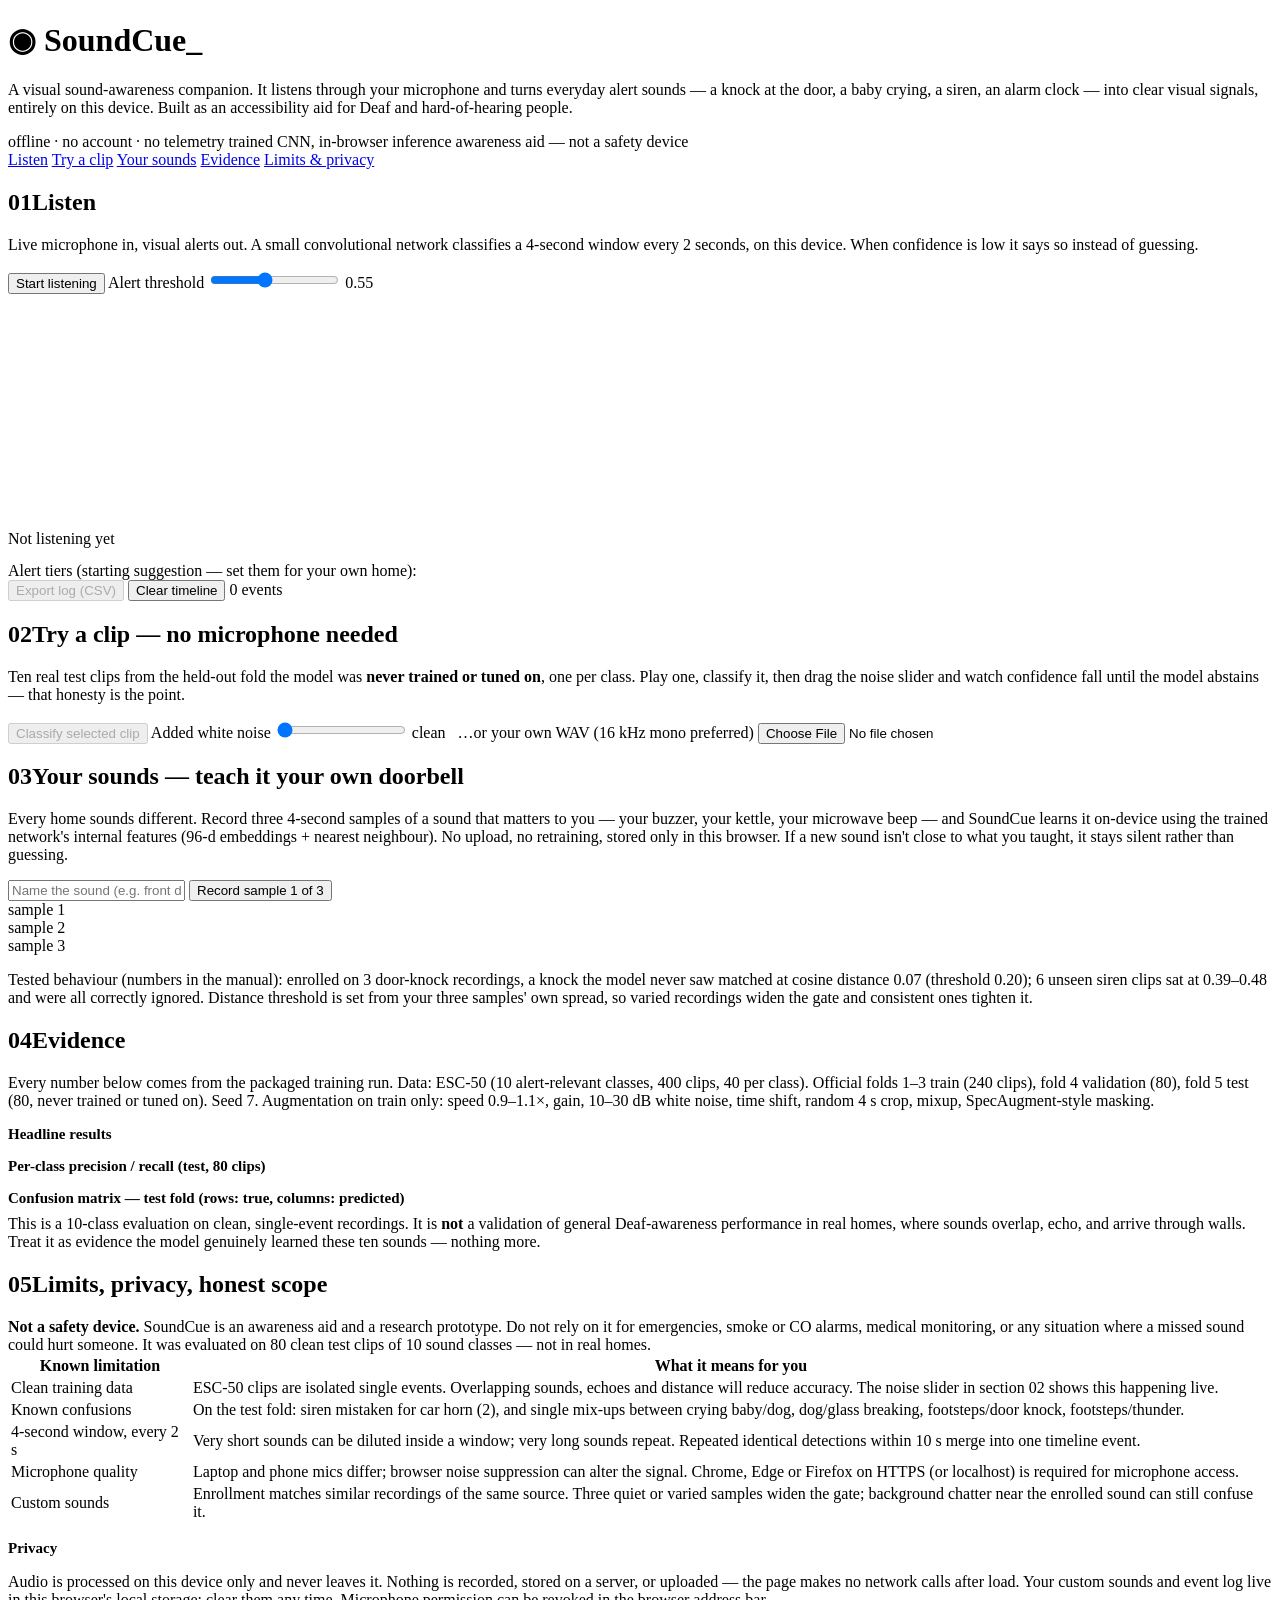
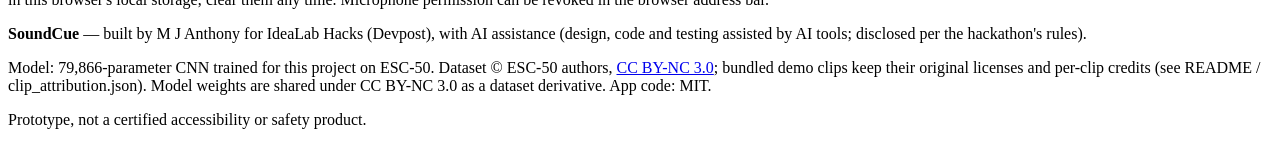
==== index.html @ 3546696f "Rename 1-index.html to index.html" ====
<!DOCTYPE html>
<html lang="en">
<head>
<meta charset="utf-8">
<meta name="viewport" content="width=device-width,initial-scale=1">
<title>SoundCue — see the sounds around you</title>
<link rel="stylesheet" href="style.css">
</head>
<body>
<div class="flash" id="flash"></div>
<header>
  <h1>◉ SoundCue<span class="dot">_</span></h1>
  <p class="tagline">A visual sound-awareness companion. It listens through your microphone and turns everyday
  alert sounds — a knock at the door, a baby crying, a siren, an alarm clock — into clear visual signals,
  entirely on this device. Built as an accessibility aid for Deaf and hard-of-hearing people.</p>
  <div class="badges">
    <span class="badge lime">offline · no account · no telemetry</span>
    <span class="badge">trained CNN, in-browser inference</span>
    <span class="badge">awareness aid — not a safety device</span>
  </div>
</header>
<nav>
  <a href="#listen">Listen</a>
  <a href="#try">Try a clip</a>
  <a href="#custom">Your sounds</a>
  <a href="#evidence">Evidence</a>
  <a href="#limits">Limits &amp; privacy</a>
</nav>
<main>

<section id="listen">
  <h2><span class="num">01</span>Listen</h2>
  <p class="sub">Live microphone in, visual alerts out. A small convolutional network classifies a 4-second
  window every 2 seconds, on this device. When confidence is low it says so instead of guessing.</p>
  <div class="panel">
    <div class="controls">
      <button id="btnMic">Start listening</button>
      <label>Alert threshold <input type="range" id="thresh" min="0.30" max="0.90" step="0.05" value="0.55"> <span class="mono" id="threshVal">0.55</span></label>
    </div>
    <canvas id="spec" width="760" height="150"></canvas>
    <canvas id="wave" width="760" height="70" style="margin-top:8px"></canvas>
    <div class="hearing">
      <div class="verdict unsure" id="verdict">Not listening yet</div>
      <div class="bars" id="bars"></div>
    </div>
    <div class="controls" style="margin-top:14px">
      <span class="small">Alert tiers (starting suggestion — set them for your own home):</span>
      <span id="tierEdits" class="small"></span>
    </div>
    <div class="controls">
      <button class="ghost" id="btnExport" disabled>Export log (CSV)</button>
      <button class="muted" id="btnClear">Clear timeline</button>
      <span class="small" id="evtCount">0 events</span>
    </div>
    <div class="timeline" id="timeline"></div>
    <p class="status" id="micStatus"></p>
  </div>
</section>

<section id="try">
  <h2><span class="num">02</span>Try a clip — no microphone needed</h2>
  <p class="sub">Ten real test clips from the held-out fold the model was <b>never trained or tuned on</b>,
  one per class. Play one, classify it, then drag the noise slider and watch confidence fall until the
  model abstains — that honesty is the point.</p>
  <div class="panel">
    <div class="clipgrid" id="clipgrid"></div>
    <div class="controls">
      <button id="btnClassifyClip" disabled>Classify selected clip</button>
      <label>Added white noise <input type="range" id="noise" min="0" max="30" step="1" value="0"> <span class="mono" id="noiseVal">clean</span></label>
      <label style="margin-left:8px">…or your own WAV (16 kHz mono preferred) <input type="file" id="wavUp" accept=".wav,audio/wav"></label>
    </div>
    <div class="result hearing" id="clipResult" style="display:none">
      <div class="verdict" id="clipVerdict"></div>
      <div class="bars" id="clipBars"></div>
      <p class="small" id="clipTruth" style="margin-top:8px"></p>
    </div>
    <p class="status" id="clipStatus"></p>
  </div>
</section>

<section id="custom">
  <h2><span class="num">03</span>Your sounds — teach it your own doorbell</h2>
  <p class="sub">Every home sounds different. Record three 4-second samples of a sound that matters to you —
  your buzzer, your kettle, your microwave beep — and SoundCue learns it on-device using the trained
  network's internal features (96-d embeddings + nearest neighbour). No upload, no retraining, stored only
  in this browser. If a new sound isn't close to what you taught, it stays silent rather than guessing.</p>
  <div class="panel">
    <div class="controls">
      <input type="text" id="customName" placeholder="Name the sound (e.g. front door buzzer)" maxlength="40">
      <button id="btnEnroll">Record sample 1 of 3</button>
    </div>
    <div class="enroll-steps" id="enrollSteps">
      <div class="step" data-s="0">sample 1</div>
      <div class="step" data-s="1">sample 2</div>
      <div class="step" data-s="2">sample 3</div>
    </div>
    <div class="custom-list" id="customList"></div>
    <p class="status" id="customStatus"></p>
    <p class="small">Tested behaviour (numbers in the manual): enrolled on 3 door-knock recordings, a knock the
    model never saw matched at cosine distance 0.07 (threshold 0.20); 6 unseen siren clips sat at 0.39–0.48 and
    were all correctly ignored. Distance threshold is set from your three samples' own spread, so varied
    recordings widen the gate and consistent ones tighten it.</p>
  </div>
</section>

<section id="evidence">
  <h2><span class="num">04</span>Evidence</h2>
  <p class="sub">Every number below comes from the packaged training run. Data: ESC-50 (10 alert-relevant
  classes, 400 clips, 40 per class). Official folds 1–3 train (240 clips), fold 4 validation (80),
  fold 5 test (80, never trained or tuned on). Seed 7. Augmentation on train only:
  speed 0.9–1.1×, gain, 10–30 dB white noise, time shift, random 4 s crop, mixup, SpecAugment-style masking.</p>
  <div class="grid2">
    <div class="panel"><h3 style="font-size:15px;margin-bottom:8px">Headline results</h3><div id="metrics"></div></div>
    <div class="panel"><h3 style="font-size:15px;margin-bottom:8px">Per-class precision / recall (test, 80 clips)</h3><div id="perclass"></div></div>
  </div>
  <div class="panel" style="margin-top:14px"><h3 style="font-size:15px;margin-bottom:8px">Confusion matrix — test fold (rows: true, columns: predicted)</h3><div id="cmatrix" style="overflow-x:auto"></div></div>
  <div class="callout">This is a 10-class evaluation on clean, single-event recordings. It is <b>not</b> a
  validation of general Deaf-awareness performance in real homes, where sounds overlap, echo, and arrive
  through walls. Treat it as evidence the model genuinely learned these ten sounds — nothing more.</div>
</section>

<section id="limits">
  <h2><span class="num">05</span>Limits, privacy, honest scope</h2>
  <div class="panel">
    <div class="callout warn"><b>Not a safety device.</b> SoundCue is an awareness aid and a research
    prototype. Do not rely on it for emergencies, smoke or CO alarms, medical monitoring, or any situation
    where a missed sound could hurt someone. It was evaluated on 80 clean test clips of 10 sound classes —
    not in real homes.</div>
    <table>
      <tr><th>Known limitation</th><th>What it means for you</th></tr>
      <tr><td>Clean training data</td><td>ESC-50 clips are isolated single events. Overlapping sounds, echoes and distance will reduce accuracy. The noise slider in section 02 shows this happening live.</td></tr>
      <tr><td>Known confusions</td><td>On the test fold: siren mistaken for car horn (2), and single mix-ups between crying baby/dog, dog/glass breaking, footsteps/door knock, footsteps/thunder.</td></tr>
      <tr><td>4-second window, every 2 s</td><td>Very short sounds can be diluted inside a window; very long sounds repeat. Repeated identical detections within 10 s merge into one timeline event.</td></tr>
      <tr><td>Microphone quality</td><td>Laptop and phone mics differ; browser noise suppression can alter the signal. Chrome, Edge or Firefox on HTTPS (or localhost) is required for microphone access.</td></tr>
      <tr><td>Custom sounds</td><td>Enrollment matches similar recordings of the same source. Three quiet or varied samples widen the gate; background chatter near the enrolled sound can still confuse it.</td></tr>
    </table>
    <h3 style="margin:16px 0 6px;font-size:15px">Privacy</h3>
    <p class="small">Audio is processed on this device only and never leaves it. Nothing is recorded, stored
    on a server, or uploaded — the page makes no network calls after load. Your custom sounds and event log
    live in this browser's local storage; clear them any time. Microphone permission can be revoked in the
    browser address bar.</p>
  </div>
</section>

</main>
<footer>
  <p><b>SoundCue</b> — built by M J Anthony for IdeaLab Hacks (Devpost), with AI assistance (design,
  code and testing assisted by AI tools; disclosed per the hackathon's rules).</p>
  <p>Model: 79,866-parameter CNN trained for this project on ESC-50.
  Dataset © ESC-50 authors, <a href="https://github.com/karoldvl/ESC-50">CC BY-NC 3.0</a>; bundled demo
  clips keep their original licenses and per-clip credits (see README / clip_attribution.json).
  Model weights are shared under CC BY-NC 3.0 as a dataset derivative. App code: MIT.</p>
  <p>Prototype, not a certified accessibility or safety product.</p>
</footer>
<script src="dsp.js"></script>
<script src="app.js"></script>
</body>
</html>
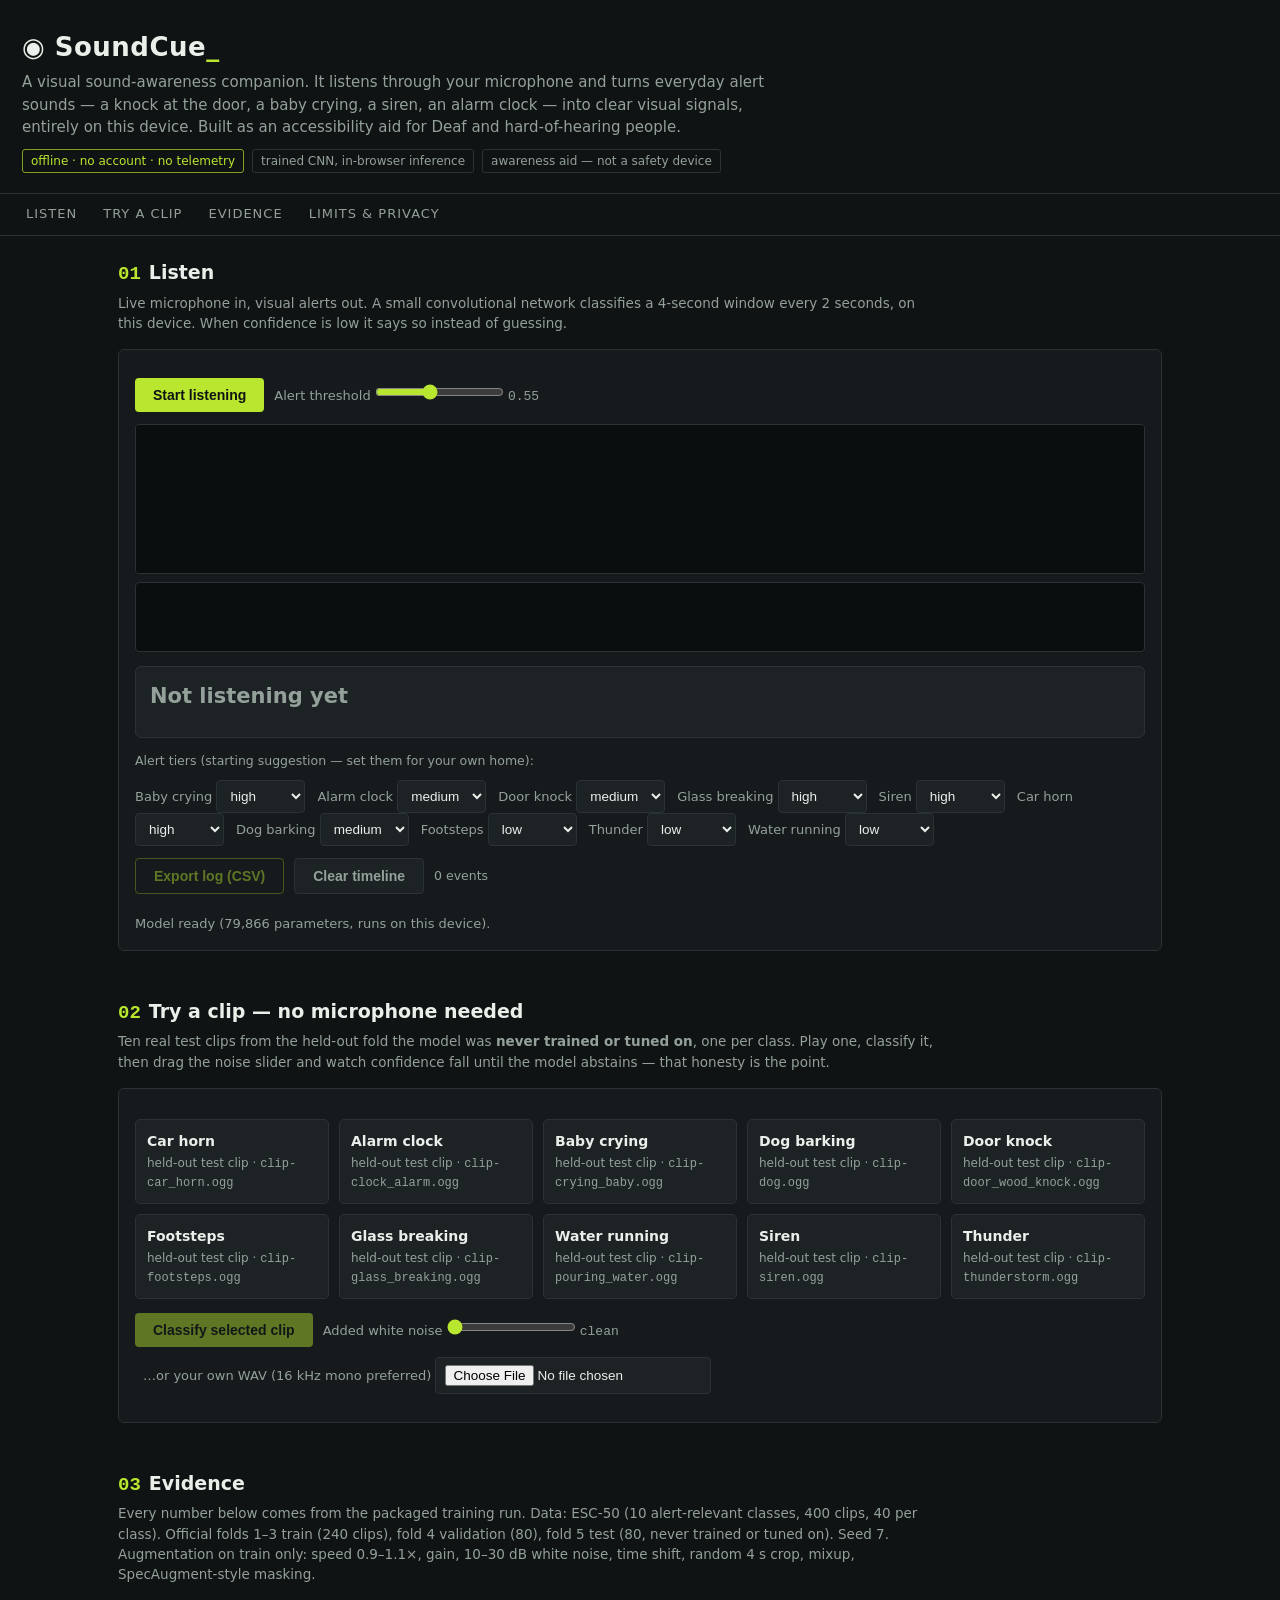
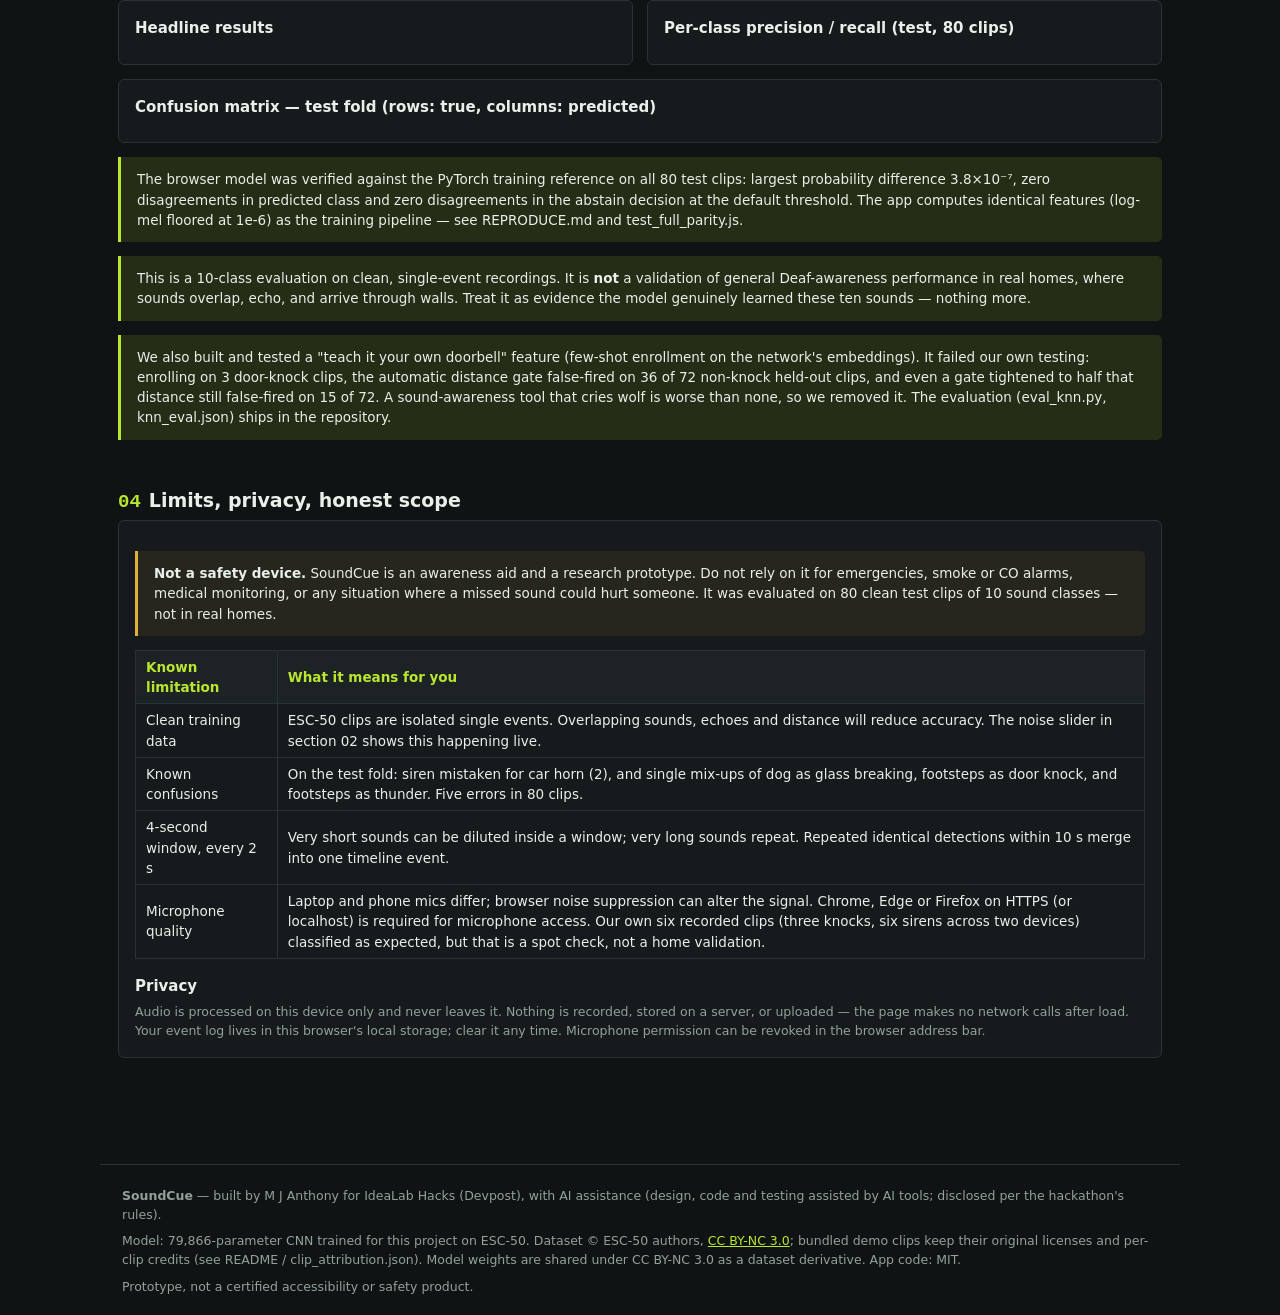
==== commit 6bc79ef2: "Rename 1-index.html to index.html" ====
--- a/index.html
+++ b/index.html
@@ -22,7 +22,6 @@
 <nav>
   <a href="#listen">Listen</a>
   <a href="#try">Try a clip</a>
-  <a href="#custom">Your sounds</a>
   <a href="#evidence">Evidence</a>
   <a href="#limits">Limits &amp; privacy</a>
 </nav>
@@ -78,33 +77,8 @@
   </div>
 </section>
 
-<section id="custom">
-  <h2><span class="num">03</span>Your sounds — teach it your own doorbell</h2>
-  <p class="sub">Every home sounds different. Record three 4-second samples of a sound that matters to you —
-  your buzzer, your kettle, your microwave beep — and SoundCue learns it on-device using the trained
-  network's internal features (96-d embeddings + nearest neighbour). No upload, no retraining, stored only
-  in this browser. If a new sound isn't close to what you taught, it stays silent rather than guessing.</p>
-  <div class="panel">
-    <div class="controls">
-      <input type="text" id="customName" placeholder="Name the sound (e.g. front door buzzer)" maxlength="40">
-      <button id="btnEnroll">Record sample 1 of 3</button>
-    </div>
-    <div class="enroll-steps" id="enrollSteps">
-      <div class="step" data-s="0">sample 1</div>
-      <div class="step" data-s="1">sample 2</div>
-      <div class="step" data-s="2">sample 3</div>
-    </div>
-    <div class="custom-list" id="customList"></div>
-    <p class="status" id="customStatus"></p>
-    <p class="small">Tested behaviour (numbers in the manual): enrolled on 3 door-knock recordings, a knock the
-    model never saw matched at cosine distance 0.07 (threshold 0.20); 6 unseen siren clips sat at 0.39–0.48 and
-    were all correctly ignored. Distance threshold is set from your three samples' own spread, so varied
-    recordings widen the gate and consistent ones tighten it.</p>
-  </div>
-</section>
-
 <section id="evidence">
-  <h2><span class="num">04</span>Evidence</h2>
+  <h2><span class="num">03</span>Evidence</h2>
   <p class="sub">Every number below comes from the packaged training run. Data: ESC-50 (10 alert-relevant
   classes, 400 clips, 40 per class). Official folds 1–3 train (240 clips), fold 4 validation (80),
   fold 5 test (80, never trained or tuned on). Seed 7. Augmentation on train only:
@@ -114,13 +88,22 @@
     <div class="panel"><h3 style="font-size:15px;margin-bottom:8px">Per-class precision / recall (test, 80 clips)</h3><div id="perclass"></div></div>
   </div>
   <div class="panel" style="margin-top:14px"><h3 style="font-size:15px;margin-bottom:8px">Confusion matrix — test fold (rows: true, columns: predicted)</h3><div id="cmatrix" style="overflow-x:auto"></div></div>
+  <div class="callout" id="parityNote">The browser model was verified against the PyTorch training reference on
+  all 80 test clips: largest probability difference 3.8×10⁻⁷, zero disagreements in predicted class and zero
+  disagreements in the abstain decision at the default threshold. The app computes identical features
+  (log-mel floored at 1e-6) as the training pipeline — see REPRODUCE.md and test_full_parity.js.</div>
   <div class="callout">This is a 10-class evaluation on clean, single-event recordings. It is <b>not</b> a
   validation of general Deaf-awareness performance in real homes, where sounds overlap, echo, and arrive
   through walls. Treat it as evidence the model genuinely learned these ten sounds — nothing more.</div>
+  <div class="callout">We also built and tested a "teach it your own doorbell" feature (few-shot enrollment on
+  the network's embeddings). It failed our own testing: enrolling on 3 door-knock clips, the automatic
+  distance gate false-fired on 36 of 72 non-knock held-out clips, and even a gate tightened to half that
+  distance still false-fired on 15 of 72. A sound-awareness tool that cries wolf is worse than none, so we
+  removed it. The evaluation (eval_knn.py, knn_eval.json) ships in the repository.</div>
 </section>
 
 <section id="limits">
-  <h2><span class="num">05</span>Limits, privacy, honest scope</h2>
+  <h2><span class="num">04</span>Limits, privacy, honest scope</h2>
   <div class="panel">
     <div class="callout warn"><b>Not a safety device.</b> SoundCue is an awareness aid and a research
     prototype. Do not rely on it for emergencies, smoke or CO alarms, medical monitoring, or any situation
@@ -129,15 +112,14 @@
     <table>
       <tr><th>Known limitation</th><th>What it means for you</th></tr>
       <tr><td>Clean training data</td><td>ESC-50 clips are isolated single events. Overlapping sounds, echoes and distance will reduce accuracy. The noise slider in section 02 shows this happening live.</td></tr>
-      <tr><td>Known confusions</td><td>On the test fold: siren mistaken for car horn (2), and single mix-ups between crying baby/dog, dog/glass breaking, footsteps/door knock, footsteps/thunder.</td></tr>
+      <tr><td>Known confusions</td><td>On the test fold: siren mistaken for car horn (2), and single mix-ups of dog as glass breaking, footsteps as door knock, and footsteps as thunder. Five errors in 80 clips.</td></tr>
       <tr><td>4-second window, every 2 s</td><td>Very short sounds can be diluted inside a window; very long sounds repeat. Repeated identical detections within 10 s merge into one timeline event.</td></tr>
-      <tr><td>Microphone quality</td><td>Laptop and phone mics differ; browser noise suppression can alter the signal. Chrome, Edge or Firefox on HTTPS (or localhost) is required for microphone access.</td></tr>
-      <tr><td>Custom sounds</td><td>Enrollment matches similar recordings of the same source. Three quiet or varied samples widen the gate; background chatter near the enrolled sound can still confuse it.</td></tr>
+      <tr><td>Microphone quality</td><td>Laptop and phone mics differ; browser noise suppression can alter the signal. Chrome, Edge or Firefox on HTTPS (or localhost) is required for microphone access. Our own six recorded clips (three knocks, six sirens across two devices) classified as expected, but that is a spot check, not a home validation.</td></tr>
     </table>
     <h3 style="margin:16px 0 6px;font-size:15px">Privacy</h3>
     <p class="small">Audio is processed on this device only and never leaves it. Nothing is recorded, stored
-    on a server, or uploaded — the page makes no network calls after load. Your custom sounds and event log
-    live in this browser's local storage; clear them any time. Microphone permission can be revoked in the
+    on a server, or uploaded — the page makes no network calls after load. Your event log
+    lives in this browser's local storage; clear it any time. Microphone permission can be revoked in the
     browser address bar.</p>
   </div>
 </section>
--- a/style.css
+++ b/style.css
@@ -0,0 +1,89 @@
+:root{
+  --bg:#101313; --panel:#161a1c; --raised:#1d2325; --line:#2a3234;
+  --text:#e9efe9; --muted:#93a19a; --lime:#b9e62f; --lime-dim:#7fa31f; --lime-ghost:rgba(185,230,47,.12);
+}
+*{box-sizing:border-box;margin:0;padding:0}
+html{scroll-behavior:smooth}
+body{background:var(--bg);color:var(--text);font:15px/1.5 "Segoe UI",system-ui,-apple-system,sans-serif}
+.mono{font-family:ui-monospace,"Cascadia Mono",Consolas,monospace}
+a{color:var(--lime)}
+header{padding:28px 22px 20px;border-bottom:1px solid var(--line)}
+header h1{font-size:26px;letter-spacing:.5px}
+header h1 .dot{color:var(--lime)}
+.tagline{color:var(--muted);margin-top:4px;max-width:760px}
+.badges{margin-top:10px;display:flex;gap:8px;flex-wrap:wrap}
+.badge{font-size:12px;border:1px solid var(--line);border-radius:3px;padding:2px 8px;color:var(--muted)}
+.badge.lime{border-color:var(--lime-dim);color:var(--lime)}
+nav{position:sticky;top:0;background:var(--bg);border-bottom:1px solid var(--line);z-index:5;display:flex;gap:2px;padding:0 14px;flex-wrap:wrap}
+nav a{color:var(--muted);text-decoration:none;padding:10px 12px;font-size:13px;text-transform:uppercase;letter-spacing:1px;border-bottom:2px solid transparent}
+nav a:hover,nav a.active{color:var(--lime);border-bottom-color:var(--lime)}
+main{max-width:1080px;margin:0 auto;padding:22px 18px 60px}
+section{margin-bottom:46px;scroll-margin-top:60px}
+h2{font-size:19px;margin-bottom:4px}
+h2 .num{color:var(--lime);font-family:ui-monospace,monospace;margin-right:8px}
+.sub{color:var(--muted);font-size:13.5px;margin-bottom:16px;max-width:820px}
+.panel{background:var(--panel);border:1px solid var(--line);border-radius:6px;padding:16px}
+.row{display:flex;gap:14px;flex-wrap:wrap}
+.row>*{flex:1;min-width:280px}
+button{background:var(--lime);color:#101313;border:0;border-radius:4px;padding:9px 18px;font-weight:600;font-size:14px;cursor:pointer}
+button.ghost{background:transparent;color:var(--lime);border:1px solid var(--lime-dim)}
+button.muted{background:var(--raised);color:var(--muted);border:1px solid var(--line)}
+button:disabled{opacity:.45;cursor:default}
+button:hover:not(:disabled){filter:brightness(1.08)}
+.status{font-size:13px;color:var(--muted);margin-top:8px}
+.status b{color:var(--lime)}
+canvas#spec{width:100%;height:150px;background:#0b0e0e;border:1px solid var(--line);border-radius:4px;display:block}
+canvas#wave{width:100%;height:70px;background:#0b0e0e;border:1px solid var(--line);border-radius:4px;display:block}
+.hearing{margin-top:14px;background:var(--raised);border:1px solid var(--line);border-radius:6px;padding:14px}
+.hearing .verdict{font-size:21px;font-weight:700}
+.hearing .verdict.unsure{color:var(--muted)}
+.bars{margin-top:10px;display:flex;flex-direction:column;gap:6px}
+.bar-row{display:grid;grid-template-columns:150px 1fr 52px;gap:10px;align-items:center;font-size:13px}
+.bar-track{background:#0b0e0e;border:1px solid var(--line);border-radius:3px;height:14px;overflow:hidden}
+.bar-fill{height:100%;background:var(--lime);transition:width .25s}
+.bar-fill.dim{background:var(--lime-dim)}
+.tier{display:inline-block;font-size:11px;letter-spacing:1px;padding:2px 8px;border-radius:3px;margin-left:10px;text-transform:uppercase}
+.tier.high{background:var(--lime);color:#101313;font-weight:700;animation:pulse 1.1s infinite}
+.tier.medium{border:1px solid var(--lime-dim);color:var(--lime)}
+.tier.low{border:1px solid var(--line);color:var(--muted)}
+@keyframes pulse{50%{opacity:.55}}
+.flash{position:fixed;inset:0;pointer-events:none;border:6px solid var(--lime);opacity:0;transition:opacity .15s;z-index:50}
+.flash.on{opacity:1}
+.controls{display:flex;gap:10px;align-items:center;flex-wrap:wrap;margin:12px 0}
+.controls label{font-size:13px;color:var(--muted)}
+input[type=range]{accent-color:var(--lime)}
+select,input[type=text],input[type=file]{background:var(--raised);color:var(--text);border:1px solid var(--line);border-radius:4px;padding:7px 9px;font-size:13.5px}
+table{border-collapse:collapse;width:100%;font-size:13.5px}
+th,td{border:1px solid var(--line);padding:6px 10px;text-align:left}
+th{background:var(--raised);color:var(--lime);font-weight:600}
+td.num,th.num{text-align:right;font-family:ui-monospace,monospace}
+.timeline{margin-top:12px;display:flex;flex-direction:column;gap:6px;max-height:320px;overflow-y:auto}
+.event{display:grid;grid-template-columns:86px 1fr auto;gap:10px;align-items:center;background:var(--raised);border:1px solid var(--line);border-left:3px solid var(--lime-dim);border-radius:4px;padding:7px 10px;font-size:13.5px}
+.event.high{border-left-color:var(--lime);border-left-width:5px}
+.event .t{color:var(--muted);font-family:ui-monospace,monospace;font-size:12.5px}
+.event .meta{color:var(--muted);font-size:12.5px}
+.clipgrid{display:grid;grid-template-columns:repeat(auto-fill,minmax(190px,1fr));gap:10px;margin:14px 0}
+.clip{background:var(--raised);border:1px solid var(--line);border-radius:5px;padding:11px;cursor:pointer;transition:border-color .15s}
+.clip:hover{border-color:var(--lime-dim)}
+.clip.sel{border-color:var(--lime)}
+.clip .name{font-weight:600;font-size:14px}
+.clip .note{color:var(--muted);font-size:12px;margin-top:2px}
+.result{margin-top:12px}
+.enroll-steps{display:flex;gap:10px;flex-wrap:wrap;margin:12px 0}
+.step{background:var(--raised);border:1px solid var(--line);border-radius:5px;padding:10px 14px;font-size:13px;color:var(--muted);flex:1;min-width:130px;text-align:center}
+.step.done{border-color:var(--lime);color:var(--lime)}
+.step.active{border-color:var(--lime);color:var(--text)}
+.custom-list{margin-top:12px;display:flex;flex-direction:column;gap:8px}
+.custom-item{display:grid;grid-template-columns:1fr auto auto;gap:10px;align-items:center;background:var(--raised);border:1px solid var(--line);border-radius:4px;padding:8px 12px;font-size:13.5px}
+.grid2{display:grid;grid-template-columns:1fr 1fr;gap:14px}
+@media(max-width:760px){.grid2{grid-template-columns:1fr}}
+.cm td{text-align:center;font-family:ui-monospace,monospace;font-size:12px;min-width:30px}
+.cm td.diag{background:var(--lime-ghost);color:var(--lime);font-weight:700}
+.cm td.off{color:var(--muted)}
+.cm td.err{background:rgba(185,230,47,.22);color:#fff;font-weight:700}
+.cm th{font-size:11px;max-width:60px;overflow:hidden;text-overflow:ellipsis}
+.callout{border-left:3px solid var(--lime);background:var(--lime-ghost);padding:12px 16px;border-radius:0 5px 5px 0;margin:14px 0;font-size:13.5px}
+.callout.warn{border-left-color:#e0b23c;background:rgba(224,178,60,.08)}
+.small{font-size:12.5px;color:var(--muted)}
+footer{border-top:1px solid var(--line);padding:22px;color:var(--muted);font-size:12.5px;max-width:1080px;margin:0 auto}
+footer p{margin-bottom:8px}
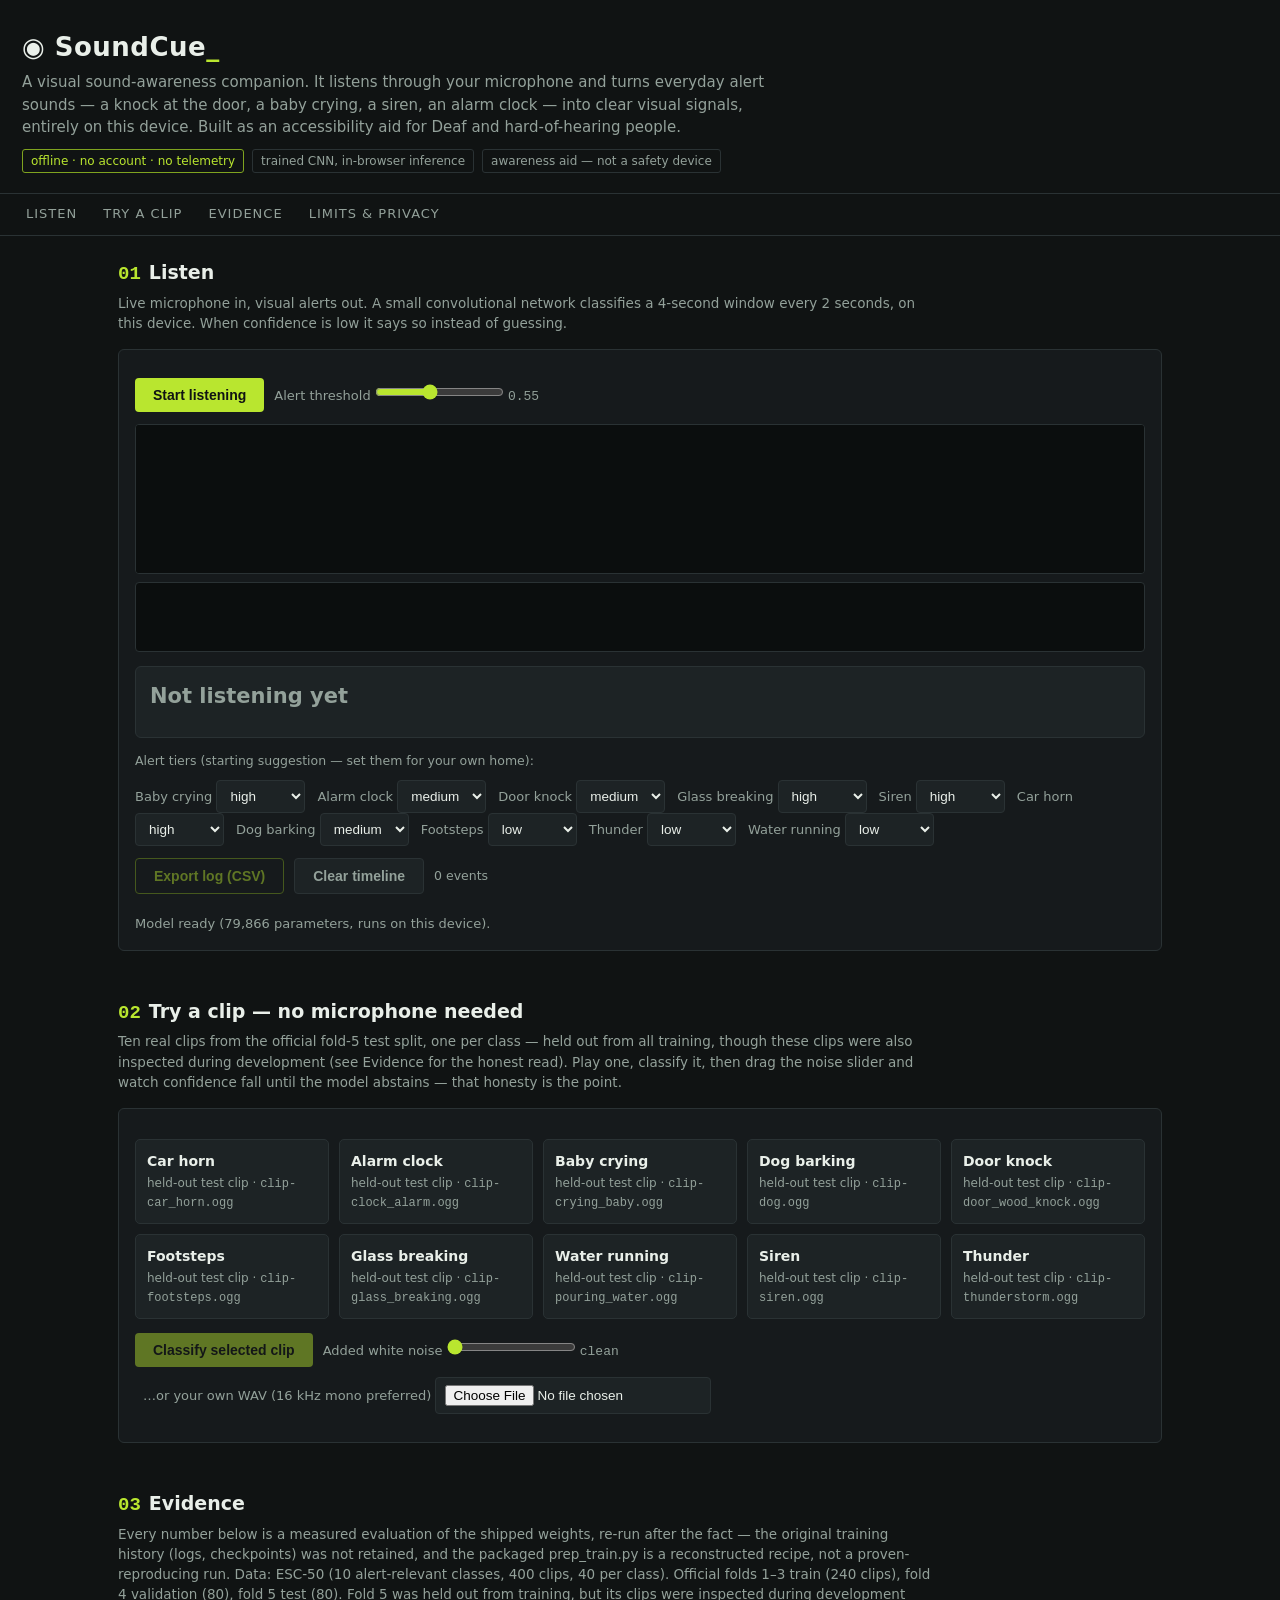
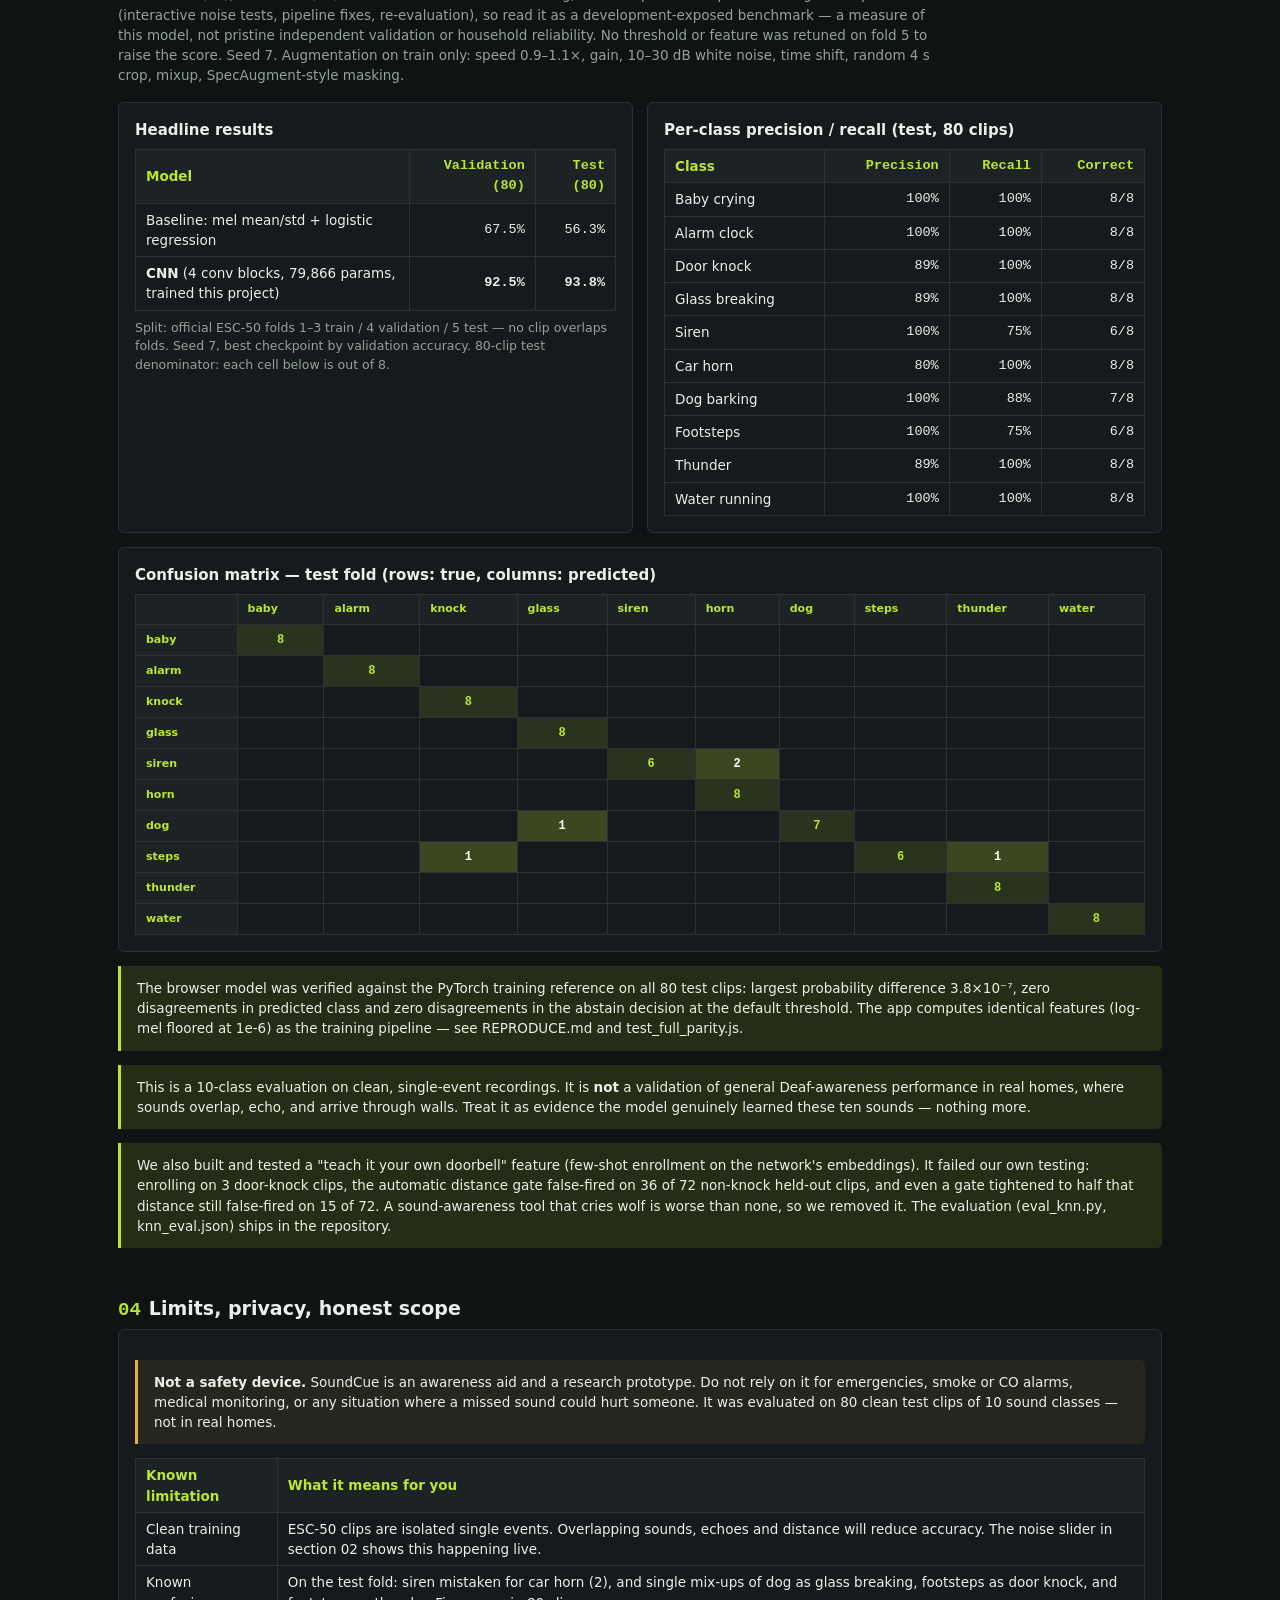
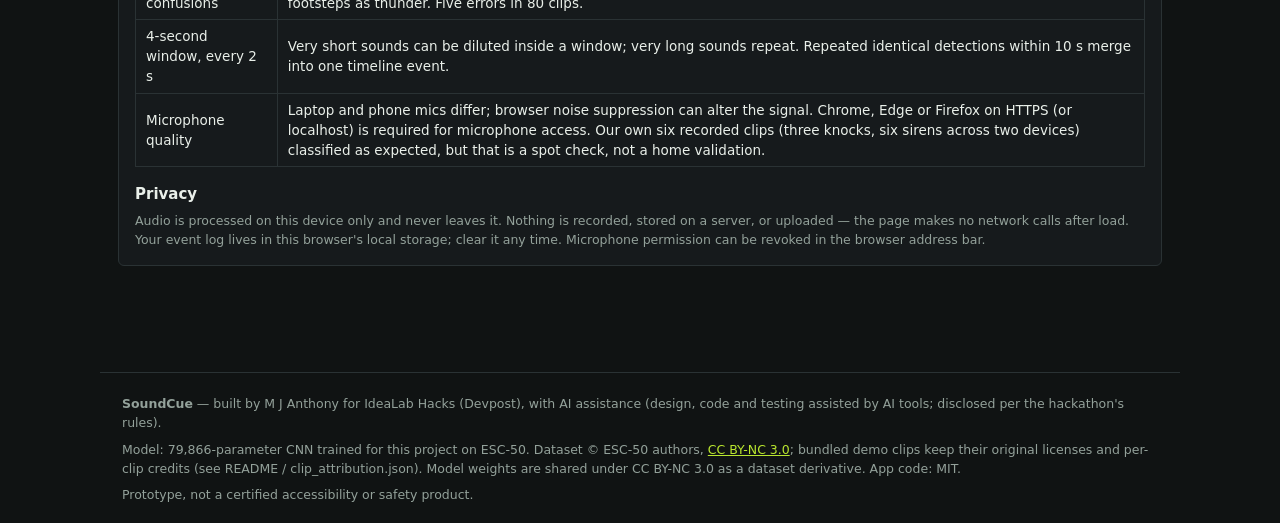
==== commit 8363bc6d: "Honesty wording: measured evaluation of shipped weights; fold-5 development exposure disclosure; abs" ====
--- a/index.html
+++ b/index.html
@@ -58,9 +58,10 @@
 
 <section id="try">
   <h2><span class="num">02</span>Try a clip — no microphone needed</h2>
-  <p class="sub">Ten real test clips from the held-out fold the model was <b>never trained or tuned on</b>,
-  one per class. Play one, classify it, then drag the noise slider and watch confidence fall until the
-  model abstains — that honesty is the point.</p>
+  <p class="sub">Ten real clips from the official fold-5 test split, one per class — held out from all training,
+  though these clips were also inspected during development (see Evidence for the honest read). Play one,
+  classify it, then drag the noise slider and watch confidence fall until the model abstains — that honesty
+  is the point.</p>
   <div class="panel">
     <div class="clipgrid" id="clipgrid"></div>
     <div class="controls">
@@ -79,9 +80,14 @@
 
 <section id="evidence">
   <h2><span class="num">03</span>Evidence</h2>
-  <p class="sub">Every number below comes from the packaged training run. Data: ESC-50 (10 alert-relevant
+  <p class="sub">Every number below is a measured evaluation of the shipped weights, re-run after the fact — the
+  original training history (logs, checkpoints) was not retained, and the packaged prep_train.py is a
+  reconstructed recipe, not a proven-reproducing run. Data: ESC-50 (10 alert-relevant
   classes, 400 clips, 40 per class). Official folds 1–3 train (240 clips), fold 4 validation (80),
-  fold 5 test (80, never trained or tuned on). Seed 7. Augmentation on train only:
+  fold 5 test (80). Fold 5 was held out from training, but its clips were inspected during development
+  (interactive noise tests, pipeline fixes, re-evaluation), so read it as a development-exposed benchmark —
+  a measure of this model, not pristine independent validation or household reliability. No threshold or
+  feature was retuned on fold 5 to raise the score. Seed 7. Augmentation on train only:
   speed 0.9–1.1×, gain, 10–30 dB white noise, time shift, random 4 s crop, mixup, SpecAugment-style masking.</p>
   <div class="grid2">
     <div class="panel"><h3 style="font-size:15px;margin-bottom:8px">Headline results</h3><div id="metrics"></div></div>
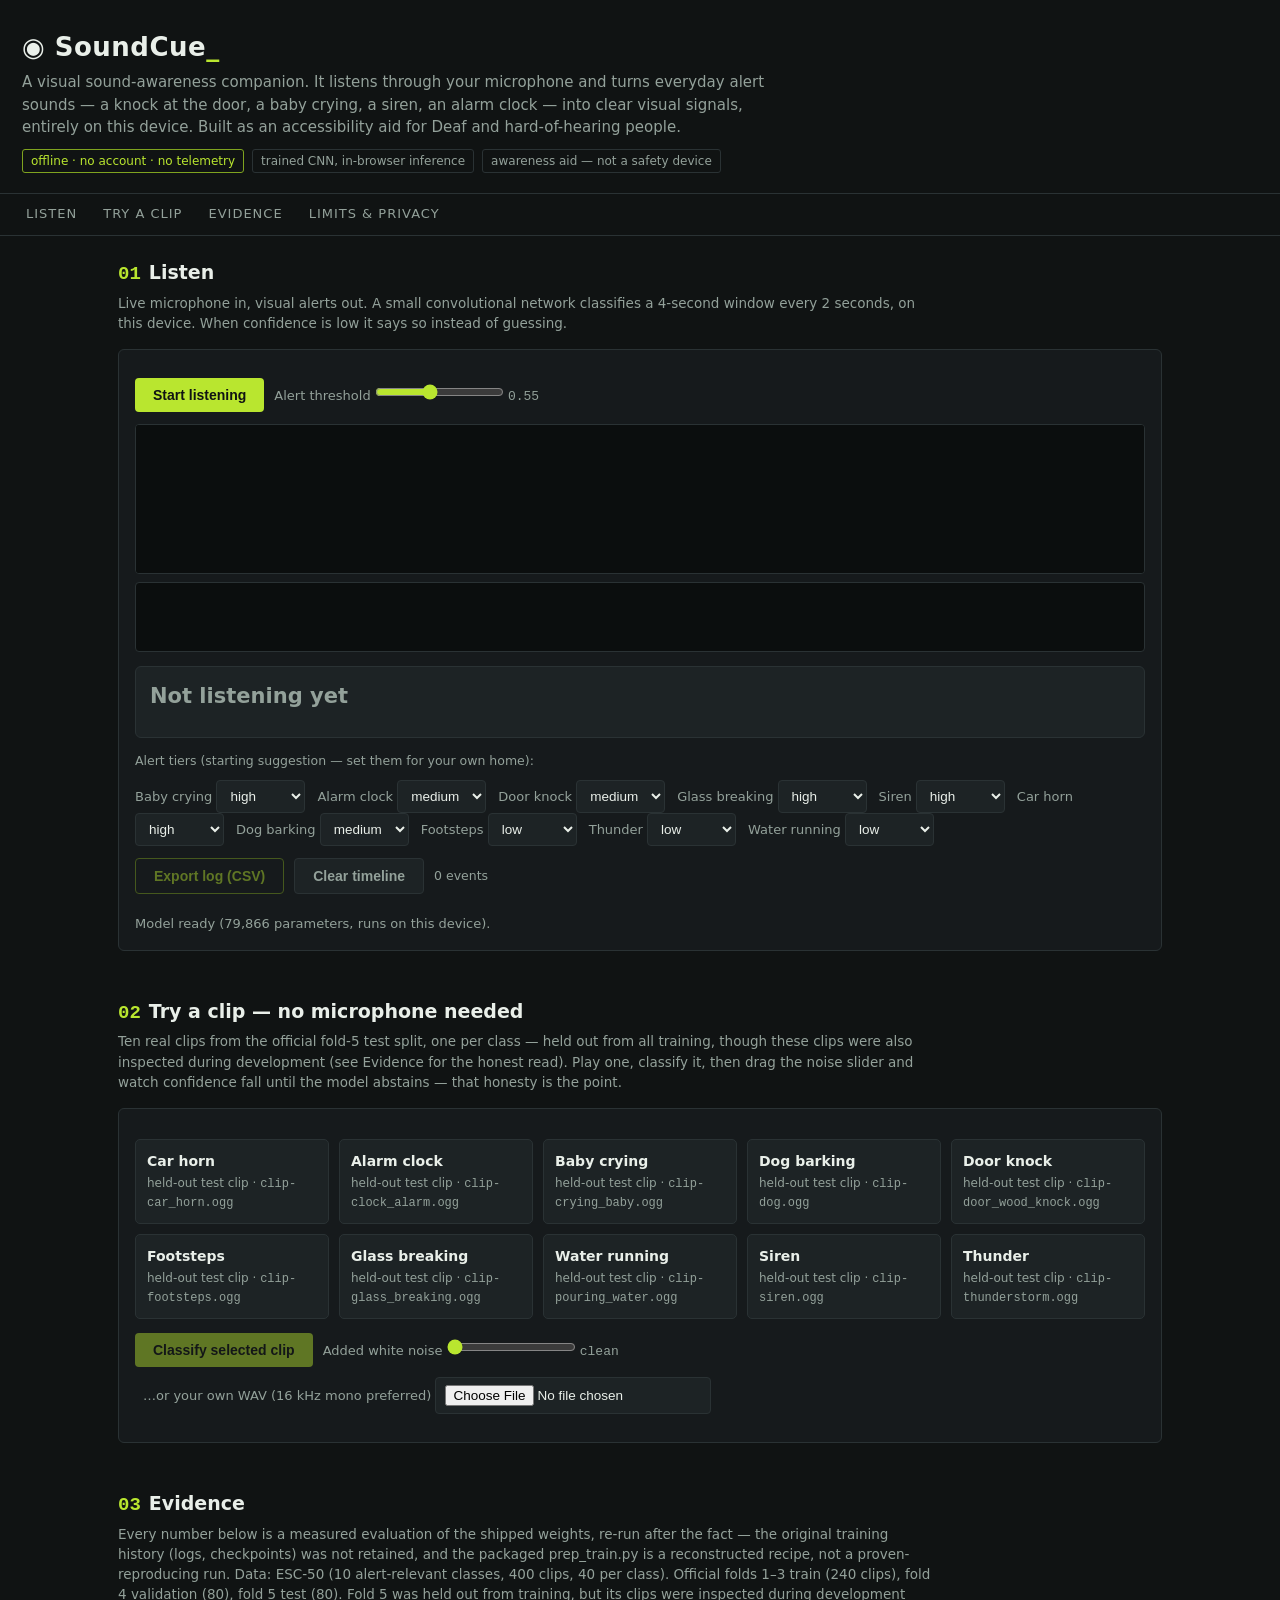
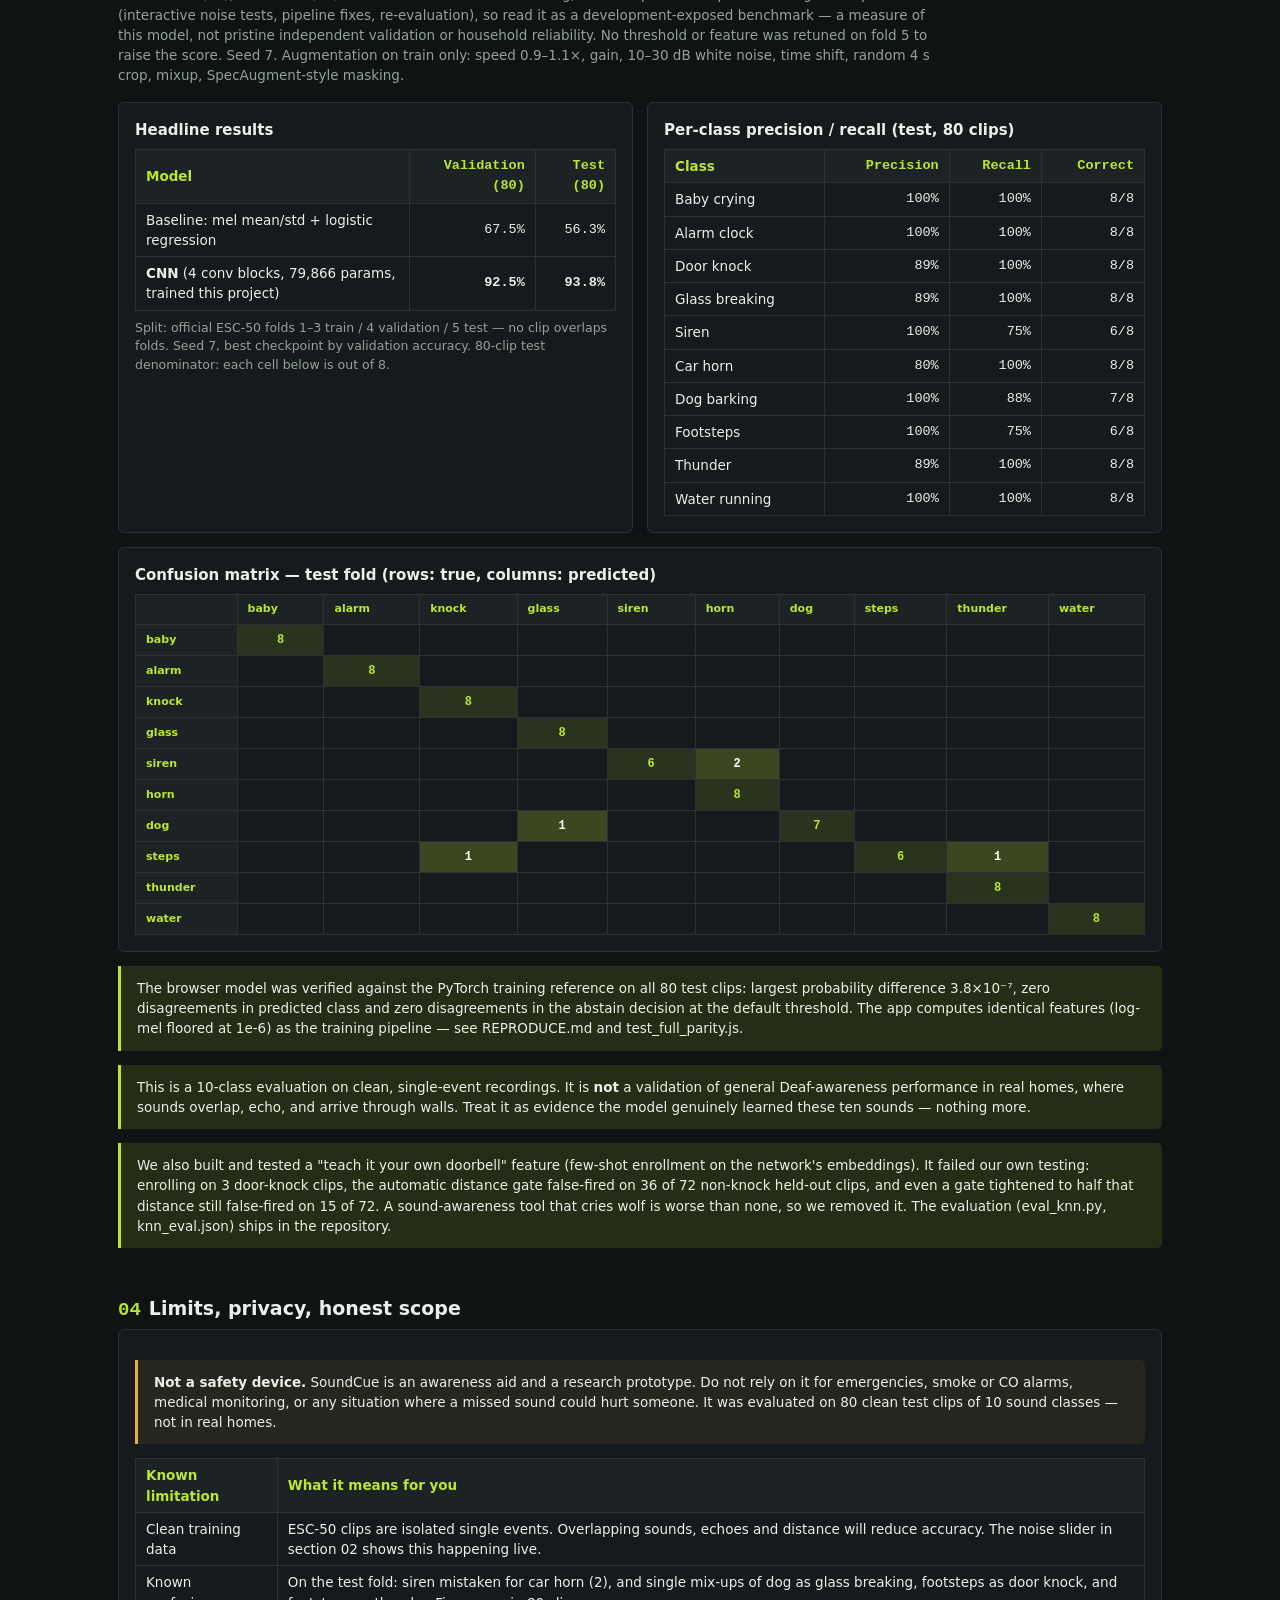
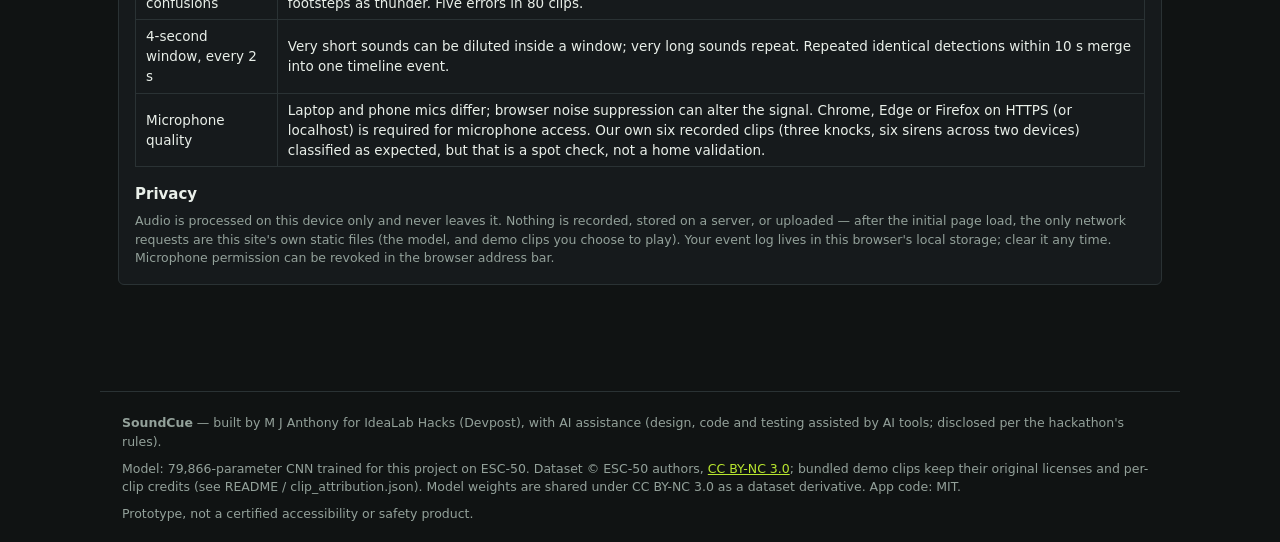
==== commit 8d535032: "Privacy wording: post-load requests are only this site's own static files Clarified the network requ" ====
--- a/index.html
+++ b/index.html
@@ -124,7 +124,7 @@
     </table>
     <h3 style="margin:16px 0 6px;font-size:15px">Privacy</h3>
     <p class="small">Audio is processed on this device only and never leaves it. Nothing is recorded, stored
-    on a server, or uploaded — the page makes no network calls after load. Your event log
+    on a server, or uploaded — after the initial page load, the only network requests are this site's own static files (the model, and demo clips you choose to play). Your event log
     lives in this browser's local storage; clear it any time. Microphone permission can be revoked in the
     browser address bar.</p>
   </div>
